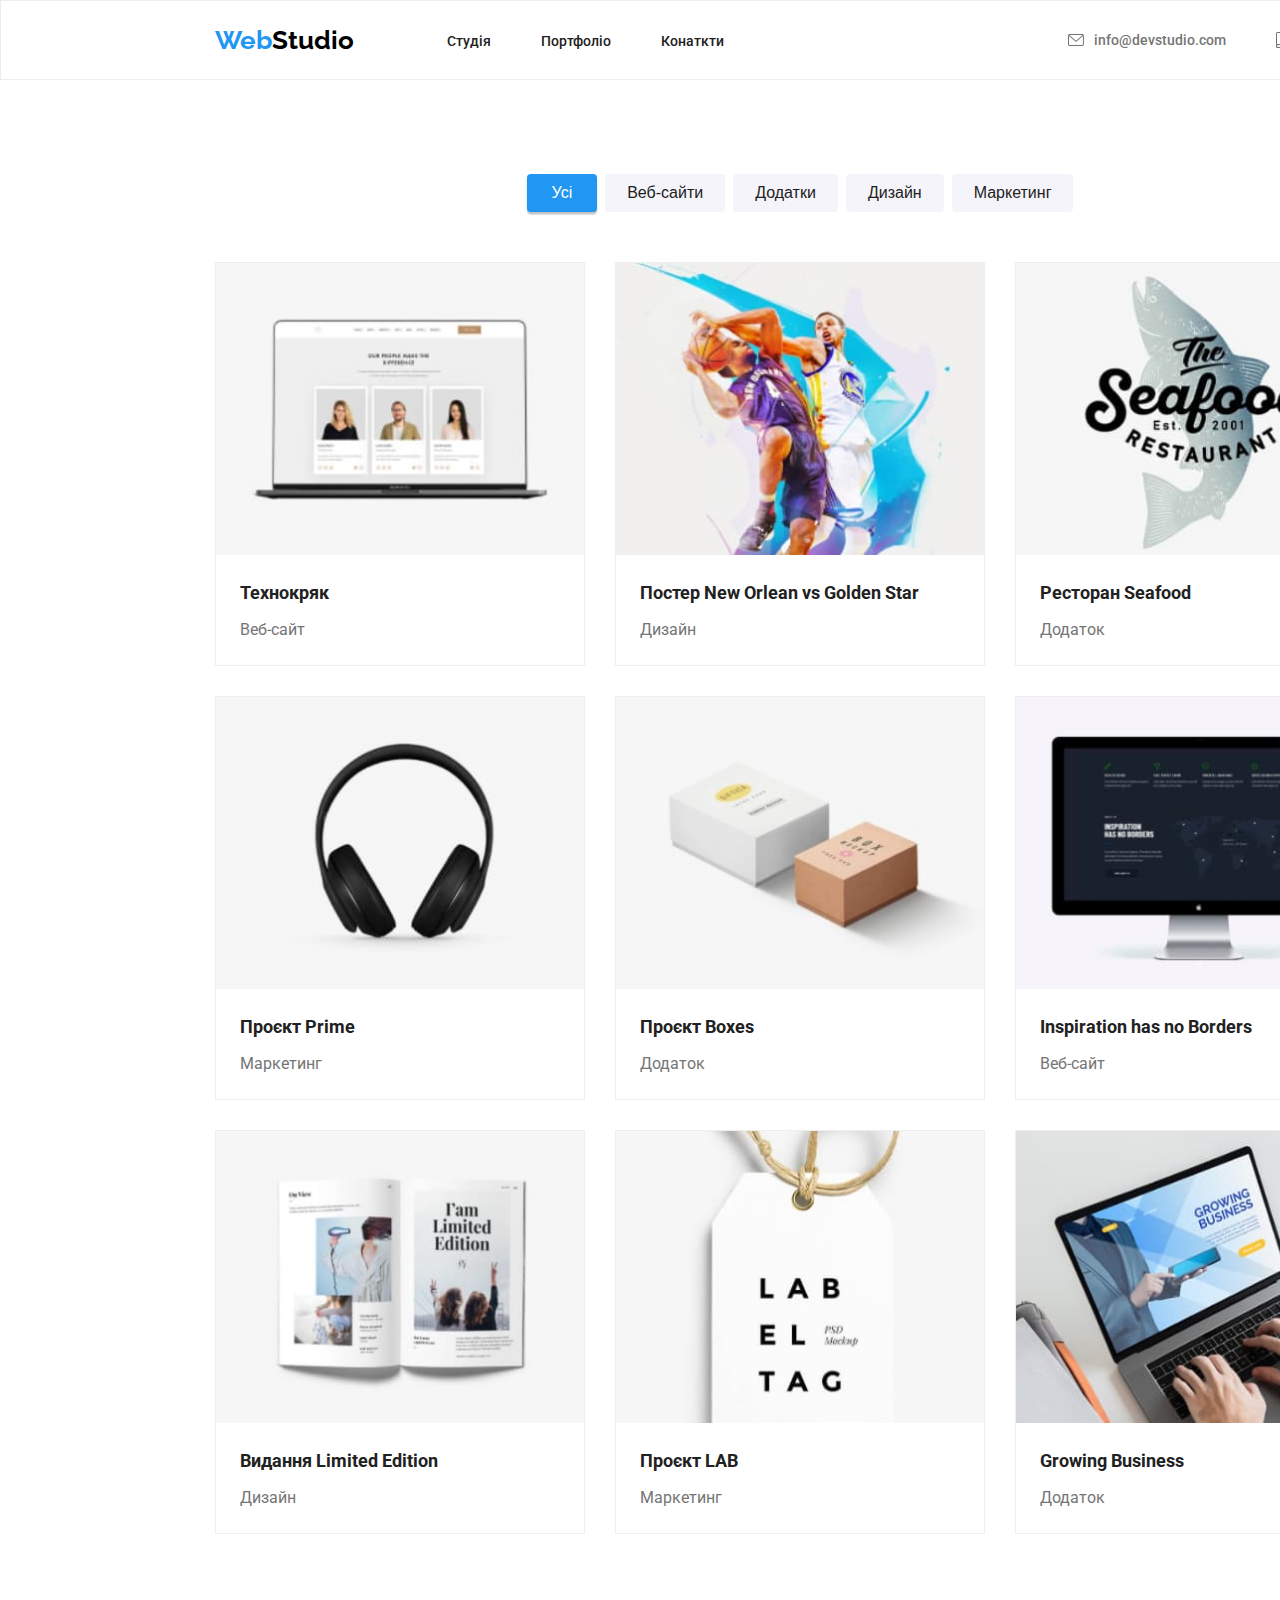
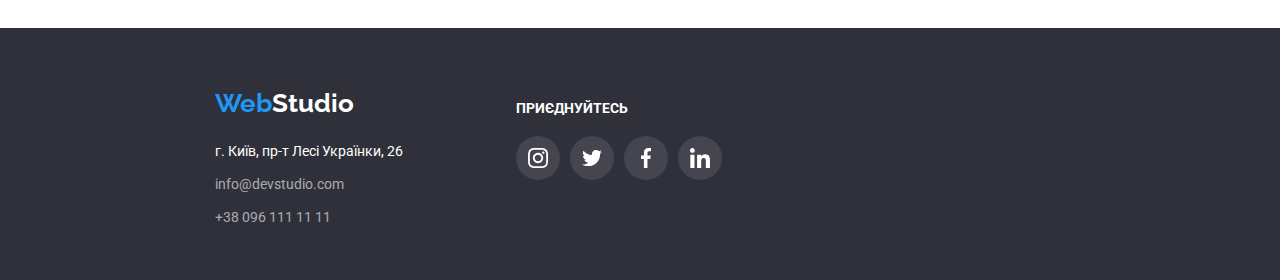
==== portfolio.html @ f34f17e0 "77777" ====
<!DOCTYPE html>
<html lang="ua">
  <head>
    <meta charset="UTF-8" />
    <meta http-equiv="X-UA-Compatible" content="IE=edge" />
    <meta name="viewport" content="width=device-width, initial-scale=1.0" />

    <title>Портфоліо</title>
    <link rel="preconnect" href="https://fonts.googleapis.com" />
    <link rel="preconnect" href="https://fonts.gstatic.com" crossorigin />
    <link rel="preconnect" href="https://fonts.googleapis.com" />
    <link rel="preconnect" href="https://fonts.gstatic.com" crossorigin />
    <link
      href="https://fonts.googleapis.com/css2?family=Raleway:ital,wght@0,700;1,700&family=Roboto:wght@400;500;700&display=swap"
      rel="stylesheet"
    />
    <link rel="stylesheet" href="./css/portfolio.css" />
    <link rel="stylesheet" href="./css/normalize.css" />
    <body>
      <header class="header">
        <div class="container header-flex">
          <a href="index.html" class="header-logo">
            <span class="accent-blue">Web</span
            ><span class="accent-black">Studio</span></a
          >
          <nav class="header-nav">
            <ul class="header-nav-list">
              <li class="header-nav-item">
                <a href="./index.html" class="header-nav-link">Студія</a>
              </li>
              <li class="header-nav-item">
                <a href="./portfolio.html" class="header-nav-link">Портфоліо</a>
              </li>
              <li class="header-nav-item">
                <a href="" class="header-nav-link">Конаткти</a>
              </li>
            </ul>
          </nav>
          <ul class="header-contact-list">
            <li class="header-contact-item">
              <a href="mailto:info@devstudio.com" class="contact-link active"
                ><svg class="contact-icon envelope">
                  <use href="./img/sprite.svg#envelope"></use>
                </svg>
                info@devstudio.com</a
              >
            </li>
            <li class="header-contact-item bib">
              <a href="tel:+380961111111" class="contact-link">
                <svg class="contact-icon smartphone">
                  <use href="./img/sprite.svg#smartphone"></use>
                </svg>
                +38 096 111 11 11</a
              >
            </li>
          </ul>
        </div>
      </header>
      <main class="main">
        <section class="portfolio">
          <div class="container portfolio-flex">
            <ul class="filter-list">
              <li class="filter-list-item">
                <button class="filter-btn active-btn">Усі</button>
              </li>
              <li class="filter-list-item">
                <button class="filter-btn">Веб-сайти</button>
              </li>

              <li class="filter-list-item">
                <button class="filter-btn">Додатки</button>
              </li>
              <li class="filter-list-item">
                <button class="filter-btn">Дизайн</button>
              </li>
              <li class="filter-list-item">
                <button class="filter-btn">Маркетинг</button>
              </li>
            </ul>
            <ul class="portfolio-list">
              <li class="portfolio-item">
                <a class="portfolio-link">
                  <img
                    src="./img/portfolio-img/macbook-air.jpg"
                    class="portfolio-img"
                    alt="Картинка"
                  />

                  <h2 class="portfolio-title">Технокряк</h2>

                  <p class="portfolio-note">Веб-сайт</p></a
                >
              </li>
              <li class="portfolio-item">
                <a class="portfolio-link">
                  <img
                    src="./img/portfolio-img/basketbal.jpg"
                    class="portfolio-img"
                    alt="Картинка"
                  />

                  <h2 class="portfolio-title">
                    Постер New Orlean vs Golden Star
                  </h2>

                  <p class="portfolio-note">Дизайн</p></a
                >
              </li>
              <li class="portfolio-item">
                <a class="portfolio-link">
                  <img
                    src="./img/portfolio-img/seafood.jpg"
                    class="portfolio-img"
                    alt="Картинка"
                  />

                  <h2 class="portfolio-title">Ресторан Seafood</h2>

                  <p class="portfolio-note">Додаток</p></a
                >
              </li>
              <li class="portfolio-item">
                <a class="portfolio-link">
                  <img
                    src="./img/portfolio-img/headphones.jpg"
                    class="portfolio-img"
                    alt="Картинка"
                  />

                  <h2 class="portfolio-title">Проєкт Prime</h2>

                  <p class="portfolio-note">Маркетинг</p></a
                >
              </li>
              <li class="portfolio-item">
                <a class="portfolio-link">
                  <img
                    src="./img/portfolio-img/boxes.jpg"
                    class="portfolio-img"
                    alt="Картинка"
                  />

                  <h2 class="portfolio-title">Проєкт Boxes</h2>

                  <p class="portfolio-note">Додаток</p></a
                >
              </li>
              <li class="portfolio-item">
                <a class="portfolio-link">
                  <img
                    src="./img/portfolio-img/mac.jpg"
                    class="portfolio-img"
                    alt="Картинка"
                  />

                  <h2 class="portfolio-title">Inspiration has no Borders</h2>

                  <p class="portfolio-note">Веб-сайт</p></a
                >
              </li>
              <li class="portfolio-item">
                <a class="portfolio-link">
                  <img
                    src="./img/portfolio-img/limited-edition.jpg"
                    class="portfolio-img"
                    alt="Картинка"
                  />

                  <h2 class="portfolio-title">Видання Limited Edition</h2>

                  <p class="portfolio-note">Дизайн</p></a
                >
              </li>
              <li class="portfolio-item">
                <a class="portfolio-link">
                  <img
                    src="./img/portfolio-img/labeltag.jpg"
                    class="portfolio-img"
                    alt="Картинка"
                  />

                  <h2 class="portfolio-title">Проєкт LAB</h2>

                  <p class="portfolio-note">Маркетинг</p></a
                >
              </li>
              <li class="portfolio-item">
                <a class="portfolio-link">
                  <img
                    src="./img/portfolio-img/grow-business.jpg"
                    class="portfolio-img"
                    alt="Картинка"
                  />

                  <h2 class="portfolio-title">Growing Business</h2>

                  <p class="portfolio-note">Додаток</p></a
                >
              </li>
            </ul>
          </div>
        </section>
      </main>
      <footer class="footer">
        <div class="container footer-container">
          <div class="footer-flex">
            <a href="./index.html" class="footer-logo"
              ><span class="accent-blue">Web</span>Studio</a
            >
            <address class="footer-address">
              <ul class="footer-contact">
                <li class="footer-location">г. Київ, пр-т Лесі Українки, 26</li>
                <li class="footer-location">
                  <a
                    href="mailto:info@devstudio.com"
                    class="footer-contact-link"
                    >info@devstudio.com</a
                  >
                </li>
                <li class="footer-location">
                  <a href="tel:+380961111111" class="footer-contact-link">
                    +38 096 111 11 11</a
                  >
                </li>
              </ul>
            </address>
          </div>
          <div class="subscribe">
            <h3 class="subscribe-title">приєднуйтесь</h3>
            <ul class="subscribe-list">
              <li class="subscribe-list-item">
                <a href="#!" class="subscribe-list-link">
                  <svg class="subscribe-list-icon instagram">
                    <use href="./img/sprite.svg#instagram"></use>
                  </svg>
                </a>
              </li>
              <li class="subscribe-list-item">
                <a href="#!" class="subscribe-list-link">
                  <svg class="subscribe-list-icon twitter">
                    <use href="./img/sprite.svg#twitter"></use>
                  </svg>
                </a>
              </li>
              <li class="subscribe-list-item">
                <a href="#!" class="subscribe-list-link">
                  <svg class="subscribe-list-icon facebook">
                    <use href="./img/sprite.svg#facebook"></use>
                  </svg>
                </a>
              </li>
              <li class="subscribe-list-item">
                <a href="#!" class="subscribe-list-link">
                  <svg class="subscribe-list-icon linkedin">
                    <use href="./img/sprite.svg#linkedin"></use>
                  </svg>
                </a>
              </li>
            </ul>
          </div>
        </div>
      </footer>
    </body>
  </head>
</html>
---- css/portfolio.css ----
:root {
  --blue-color: #2196f3;
  --logo-black: #000000;
  --white-color: #ffffff;
  --black-color: #212121;
  --grey-color: #757575;
  --footer-grey: #ffffff99;
  --blue-button: #188ce8;
  --hero_footer-background: #2f303a;
  --our-team: #f5f4fa;
  --item-border: rgb(238, 238, 238);
  --header-border: rgb(236, 236, 236);
}

body {
  font-family: "Roboto";
}
.container {
  width: 1200px;

  padding: 0 15px;
  margin: 0 auto;
}

/* HEADER */
.bib {
  width: 142px;
  height: 16px;
}
svg {
}
.header-logo {
  font-family: Raleway;
  font-size: 26px;
  font-weight: 700;
  line-height: calc(31 / 26);
  color: var(--logo-black);
}
.accent-blue {
  color: var(--blue-color);
}
.header-nav,
.header-nav-list,
.header-contact-list {
  display: flex;
  align-items: center;
}
.header {
  margin: 0 auto;
  margin-bottom: 94px;
  width: 1600px;
  height: 80px;
  display: flex;
  align-items: center;
  border: 1px solid rgb(236, 236, 236);
}
header li a:hover {
  color: var(--blue-color);
}
.header-nav-link {
  color: var(--black-color);
  line-height: calc(16 / 14);
  font-size: 14px;
  font-weight: 500;
}

.contact-link {
  color: var(--grey-color);
  line-height: calc(16 / 14);
  font-size: 14px;
  font-weight: 500;
}

.header-flex {
  display: flex;
  margin: 0 auto;
}
.header-nav {
  margin-left: 93px;
}
.header-contact-list {
  margin-left: 344px;
}
.header-nav-item:not(:last-child) {
  margin-right: 50px;
}
.header-contact-item:not(:last-child) {
  margin-right: 50px;
}
.envelope {
  width: 16px;
  height: 12px;
  fill: var(--grey-color);
}
.smartphone {
  width: 10px;
  height: 16px;
  fill: var(--grey-color);
}
.contact-link {
  display: flex;
  align-items: center;
}
.contact-link:hover svg {
  fill: var(--blue-color);
}
header svg {
  margin-right: 10px;
}
/* MAIN */
.main {
  margin: 0 auto;
  margin-bottom: 94px;
}
.filter-btn {
  background-color: var(--our-team);
  color: var(--black-color);
  font-size: 16px;
  font-weight: 500;
  line-height: calc(26 / 16);
  padding: 6px 22px;
  border-radius: 4px;
}
.active-btn {
  background-color: var(--blue-color);
  color: var(--white-color);
  padding-left: 25px;
  padding-right: 25px;
  box-shadow: 0px 2px 2px 0px rgba(0, 0, 0, 0.12),
    0px 1px 2px 0px rgba(0, 0, 0, 0.08), 0px 3px 1px 0px rgba(0, 0, 0, 0.1);
}
.filter-btn:hover {
  background-color: var(--blue-color);
  color: var(--white-color);

  box-shadow: 0px 2px 2px 0px rgba(0, 0, 0, 0.12),
    0px 1px 2px 0px rgba(0, 0, 0, 0.08), 0px 3px 1px 0px rgba(0, 0, 0, 0.1);
}
.filter-list {
  display: flex;
  justify-content: center;
  margin-bottom: 50px;
}
.filter-list-item:not(:last-child) {
  margin-right: 8px;
}
/* portfolio  */
.portfolio-item {
  flex-basis: calc((100% - 2 * 30px) / 3);
  height: 404px;
  border: 1px solid var(--item-border);
  box-sizing: border-box;
}
.portfolio-item:hover {
  border-bottom: 1px solid var(--item-border);
  border-left: 1px solid var(--item-border);
  border-right: 1px solid var(--item-border);
  box-shadow: 1px 4px 6px 0px rgba(0, 0, 0, 0.16),
    0px 4px 4px 0px rgba(0, 0, 0, 0.06), 0px 1px 1px 0px rgba(0, 0, 0, 0.12);
}
.portfolio-title {
  color: var(--black-color);

  font-size: 18px;
  font-weight: 700;
  line-height: calc(36 / 18);
  margin-top: 20px;
  margin-left: 24px;
}
.portfolio-note {
  color: var(--grey-color);

  font-size: 16px;
  font-weight: 400;
  line-height: calc(30 / 16);
  margin-top: 4px;
  margin-left: 24px;
}
.portfolio {
  width: 1600px;
  margin: 0 auto;
}
.portfolio-list {
  display: flex;
  flex-wrap: wrap;
  justify-content: center;
  gap: 30px;
}

/* FOOTER */
.footer {
  background-color: var(--hero_footer-background);
  width: 1600px;
  height: 252px;
  display: flex;
  margin: 0 auto;
}
.accent-blue {
  color: var(--blue-color);
}
.footer-logo {
  font-family: Raleway;
  font-size: 26px;
  font-weight: 700;
  line-height: calc(31 / 26);
  color: var(--white-color);
}
.footer-location {
  color: var(--white-color);

  font-size: 14px;
  font-weight: 400;
  line-height: calc(24 / 14);
}
.footer-contact-link {
  color: var(--footer-grey);

  font-size: 14px;
  font-weight: 400;
  line-height: calc(24 / 14);
}

.footer-flex {
  margin-top: 60px;
}
.footer-container {
  margin: 0 auto;
  display: flex;
}
.footer-address {
  margin-top: 20px;
  font-style: normal;
  width: 231px;
}
.footer-location {
  margin-top: 9px;
}

/* subscribe */

.subscribe-list {
  display: flex;
  gap: 10px;
}
.subscribe-list-item {
  width: 44px;
  height: 44px;

  border-radius: 22px;
}
.subscribe-list-link {
  width: 44px;
  height: 44px;
  border-radius: 22px;
  background-color: rgba(255, 255, 255, 0.1);
  display: flex;
  align-items: center;
  justify-content: center;
}
.subscribe-list-icon {
  fill: var(--white-color);
}
.subscribe-list-link:hover {
  background-color: var(--blue-color);
}

.subscribe-title {
  color: var(--white-color);
  margin-bottom: 20px;
  font-size: 14px;
  font-weight: 700;
  line-height: calc(16 / 14);
  letter-spacing: 3%;
  text-align: left;
  text-transform: uppercase;
}
.subscribe {
  margin-top: 72px;
  margin-left: 70px;
  width: 206px;
  height: 80px;
}

.instagram {
  width: 20px;
  height: 20px;
}
.twitter {
  width: 20px;
  height: 16.25px;
}
.facebook {
  width: 10px;
  height: 20px;
}
.linkedin {
  width: 20px;
  height: 20px;
}
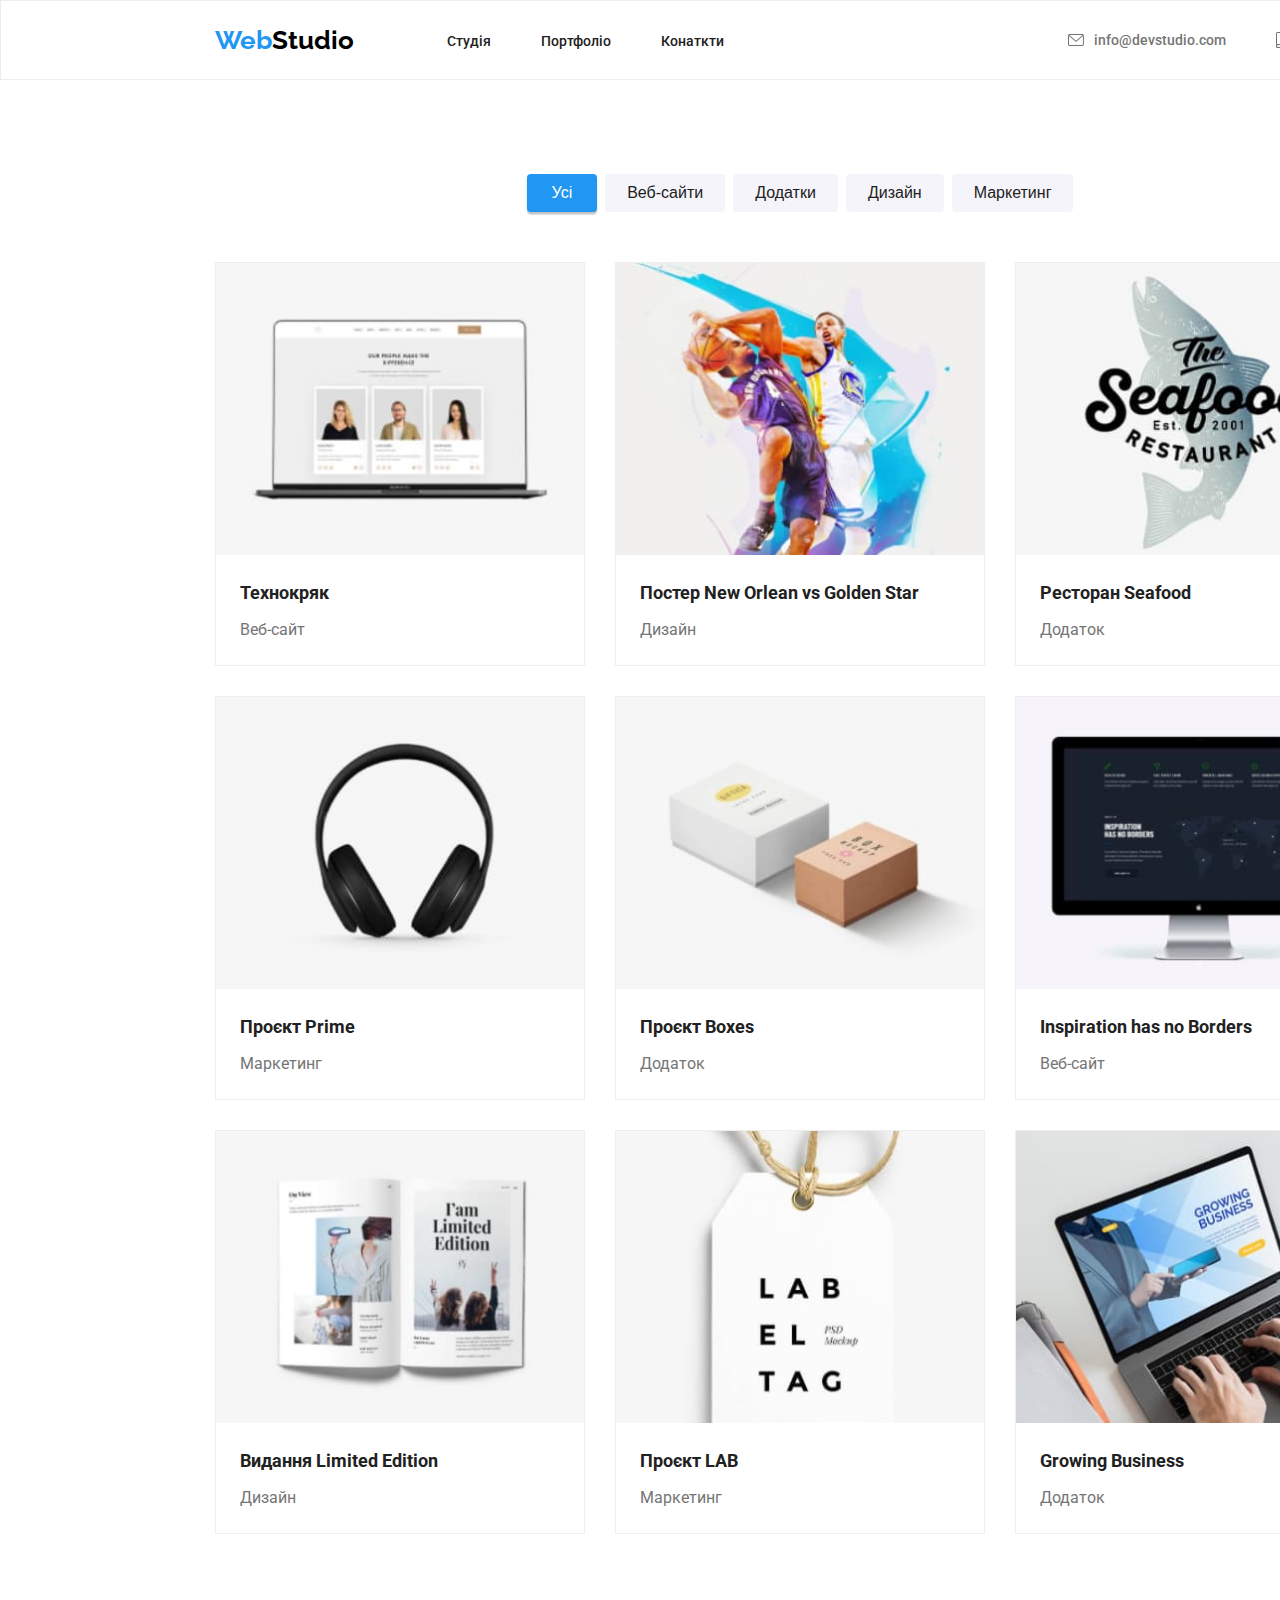
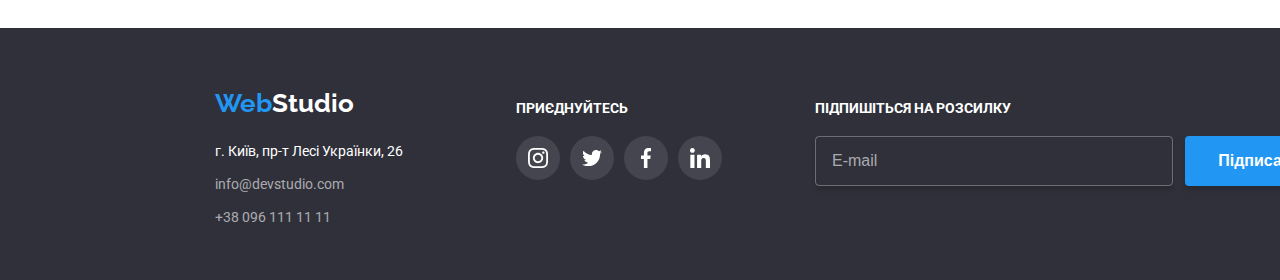
==== commit 42e226fb: "7777" ====
--- a/portfolio.html
+++ b/portfolio.html
@@ -258,6 +258,21 @@
               </li>
             </ul>
           </div>
+          <div class="newsletter">
+            <h3 class="newsletter-title">Підпишіться на розсилку</h3>
+            <form class="newsletter-form">
+              <input
+                class="newsletter-input"
+                required
+                placeholder="E-mail"
+                type="email"
+              />
+              <button class="newsletter-btn" type="submit">
+                <span>Підписатися</span
+                ><img src="./img/studio-img/send.svg" alt="Підписатися" />
+              </button>
+            </form>
+          </div>
         </div>
       </footer>
     </body>
--- a/css/portfolio.css
+++ b/css/portfolio.css
@@ -297,3 +297,74 @@
   width: 20px;
   height: 20px;
 }
+
+/* newsletter */
+
+.newsletter {
+  width: 570px;
+  height: 86px;
+  display: flex;
+  flex-direction: column;
+  justify-content: space-between;
+  margin-top: 72px;
+  margin-left: 93px;
+}
+.newsletter-title {
+  color: var(--white-color);
+  font-size: 14px;
+  font-weight: 700;
+  line-height: calc(16 / 14);
+
+  text-align: left;
+  text-transform: uppercase;
+}
+.newsletter-form {
+  display: flex;
+  justify-content: space-between;
+}
+.newsletter-input {
+  border: 1px solid rgba(255, 255, 255, 0.3);
+  border-radius: 4px;
+  box-shadow: 0px 4px 4px 0px rgba(0, 0, 0, 0.15);
+  background-color: inherit;
+  width: 358px;
+  height: 50px;
+  padding-left: 16px;
+  padding-right: 16px;
+  color: rgba(255, 255, 255, 0.6);
+  font-size: 17px;
+}
+
+.newsletter-input::placeholder {
+  color: rgba(255, 255, 255, 0.6);
+
+  font-size: 16px;
+  font-weight: 400;
+  line-height: calc(20 / 16);
+
+  text-align: left;
+}
+.newsletter-btn {
+  width: 200px;
+  height: 50px;
+
+  border-radius: 4px;
+  box-shadow: 0px 4px 4px 0px rgba(0, 0, 0, 0.15);
+  background: var(--blue-color);
+  display: flex;
+  align-items: center;
+  justify-content: center;
+  gap: 10px;
+}
+.newsletter-btn span {
+  display: block;
+  font-size: 16px;
+  color: var(--white-color);
+  font-weight: 700;
+  line-height: calc(30 / 16);
+  text-align: center;
+}
+.newsletter-btn img {
+  width: 24px;
+  height: 24px;
+}
